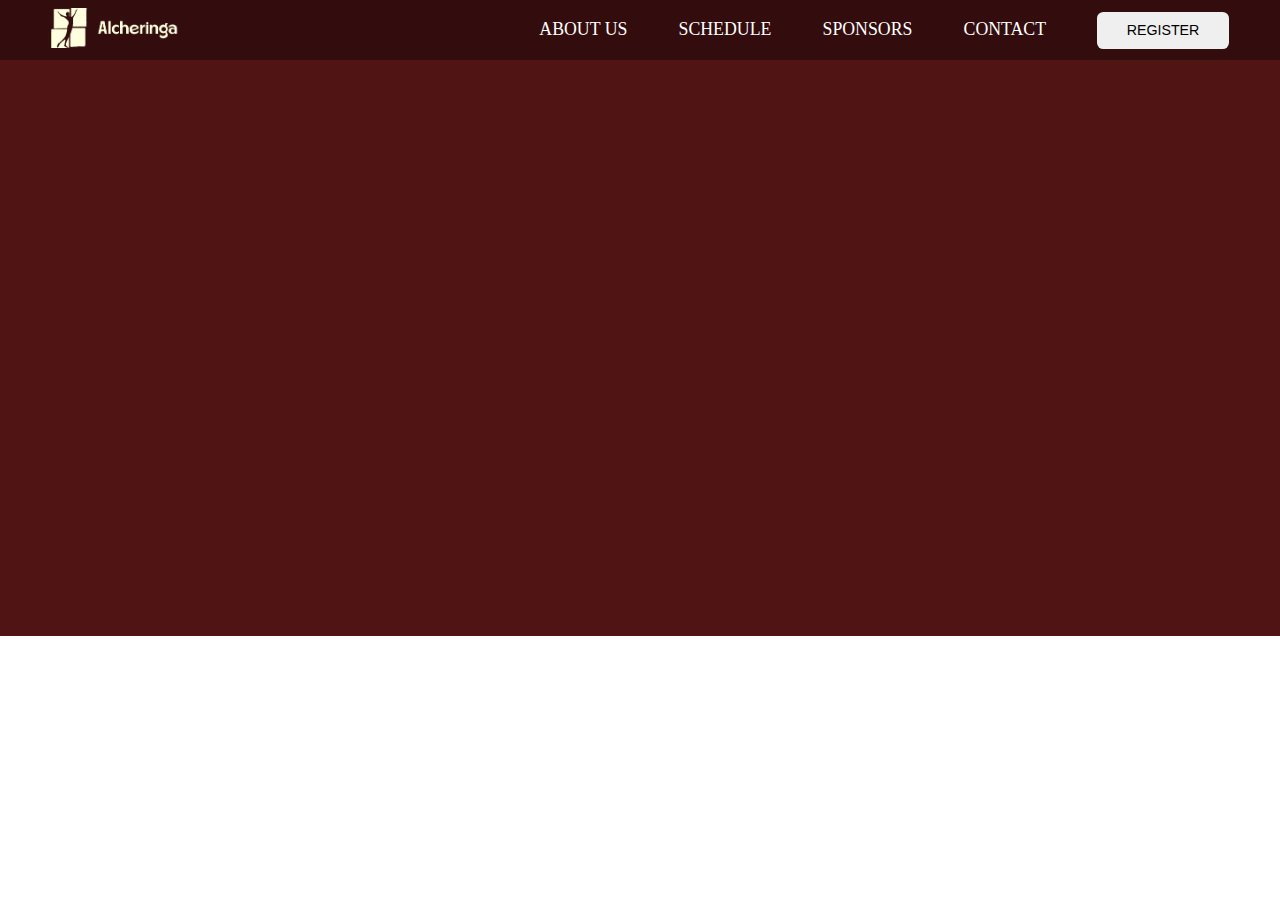
==== CE-portal/compitition.html @ 00023eac "events page added" ====
<!DOCTYPE html>
<html lang="en">
<head>
    <meta charset="UTF-8">
    <meta name="viewport" content="width=device-width, initial-scale=1.0">
    <title>competitions</title>
    <link rel="stylesheet" href="style.css">
</head>
<body>
    <nav>
        <div class="nav-logo">
            <img src="asset/alcher-logo.png" alt="">
        </div>
        <div class="navigators">
            <ul>
                <li>ABOUT US</li>
                <li>SCHEDULE</li>
                <li>SPONSORS</li>
                <li>CONTACT</li>
                <button>REGISTER</button>
            </ul>
        </div>
    </nav>

    <div class="alcheringa-iitg-header">
        <div class="highway-to-alcher-header">
            <div class="highway-to-alcher-inner">
                <img src="asset/header-logo.png" alt="">
            </div>
        </div>
    </div>

    <div class="registeration-city">
        <img src="asset/register-bg.png" alt="">
    </div>

    <div class="cartsdiv">
        
    </div>
</body>
</html>
---- CE-portal/style.css ----
*{
    padding: 0;
    margin: 0;
}
nav{
    background-image: url(asset/navbg.png);
    font-family:'Carltine';
    display: flex;
    height: 4.722vw;
    background: rgb(51, 13, 13) ;
    color: white;
    display: flex;
    align-items: center;
    justify-content: space-between;
    padding-right: 4vw;
    padding-left: 4vw;
}
.nav-logo img{
    height: 3.125vw;
    width: 11.252vw;
}

nav ul{
    display: flex;
    gap: 4vw;
}
nav ul li{
    padding-top: .6vw;
    list-style: none;
    font-size: 1.389vw;
}

nav ul  button{
    border: none;
    width: 10.278vw;
    height: 2.917vw;
    font-size: 1.111vw;
    border-radius: .5vw;
}
/* header */
.alcheringa-iitg-header{
    height: 45vw;
    background: rgb(81, 20, 20);
}

/* para 2 */

.para-2{
    position: relative;
}
.para-2 img{
    width: 100vw;
}

.about-alcher{
    position: absolute;
    width: 40vw;
    height: 30vw;
    top: 7vw;
    transform: rotate(-1.13deg);
    background-image: url("asset/about-alcher-bg.png");
    background-size: cover;
}
#about{
    left: 7.5vw;
}

.about-alcher-inner{
    margin-left: 1vw;
    margin-top: 1.6vw;
    width: 38vw;
    height: 28vw;
    transform: rotate(1.13deg);
    background-image: url(asset/highway-bg.png);
    display: flex;
    flex-direction:column;
    justify-content: center;
    align-items: center;
    gap: 3vw;
}

.about-alcher-inner h2{
    color: #B86234;
    font-style: Bosten;
    font-weight: 400;
    font-size: 2.333vw;
}
.about-alcher-inner p{
    width: 33vw;
    text-align: center;
    color: #330307;
    font-style: Carltine;
    font-weight: 400;
    font-size: 1.189vw;
}

#highway{
    right: 7.5vw;
}
/* city and grid info */

.city-and-event-info{
    margin-top: -5px;
    background-image: url(./asset/para-2-about-alcher-highway.png);
    height: 42vw;
    width: 100vw;
    background-size: contain;
}

.festflow-dropdown{
    padding-top: 7vw;
    padding-left: 7vw;
    display: flex;
    justify-content: space-between;
    align-items: center;
}

.festflow-header{
    font-family: Bosten;
    font-size: 2vw;
    color: #330307;
    font-weight: 400;
}
.festflow-header p{
    font-size: 1.4vw;
    font-family: Carltine;
    color: #330307;
    font-weight: 400;
}

.dropdown-city{
    margin-right: 10vw;
    display: flex;
    justify-content: center;
    position: relative;
    font-size:2vw;
    width: 16vw;
    height: 6vw;
    border: 1.5px solid #B86234;
    border-radius: 1vw;
}

.dropdown-list {
    list-style: none;
    padding: 0;
    margin: 0;
    border-radius: 5px;
    display: none;
    position: absolute;
    width: 100%;
    top: 40px;
    left: 0;
    z-index: 1;
}

.dropdown-list li {
    padding: 10px;
    cursor: pointer;
    color: #333;
    text-align: center;
    background-image: url('asset/trichy.png');
}

.dropdown-list li:hover {
    background-color: none;
    color: white;
}


/* grid */
.grid {
    margin-top: 3vw;
    margin-left: 7vw;
    display: grid;
    grid-template-columns:repeat(4, 25vw);
    text-align: left;
}

.grid div {
    padding: 1vw;
    font-family: "Carltine";
    font-size: 1.6vw;
    font-weight: 600;
    text-align: left;
}
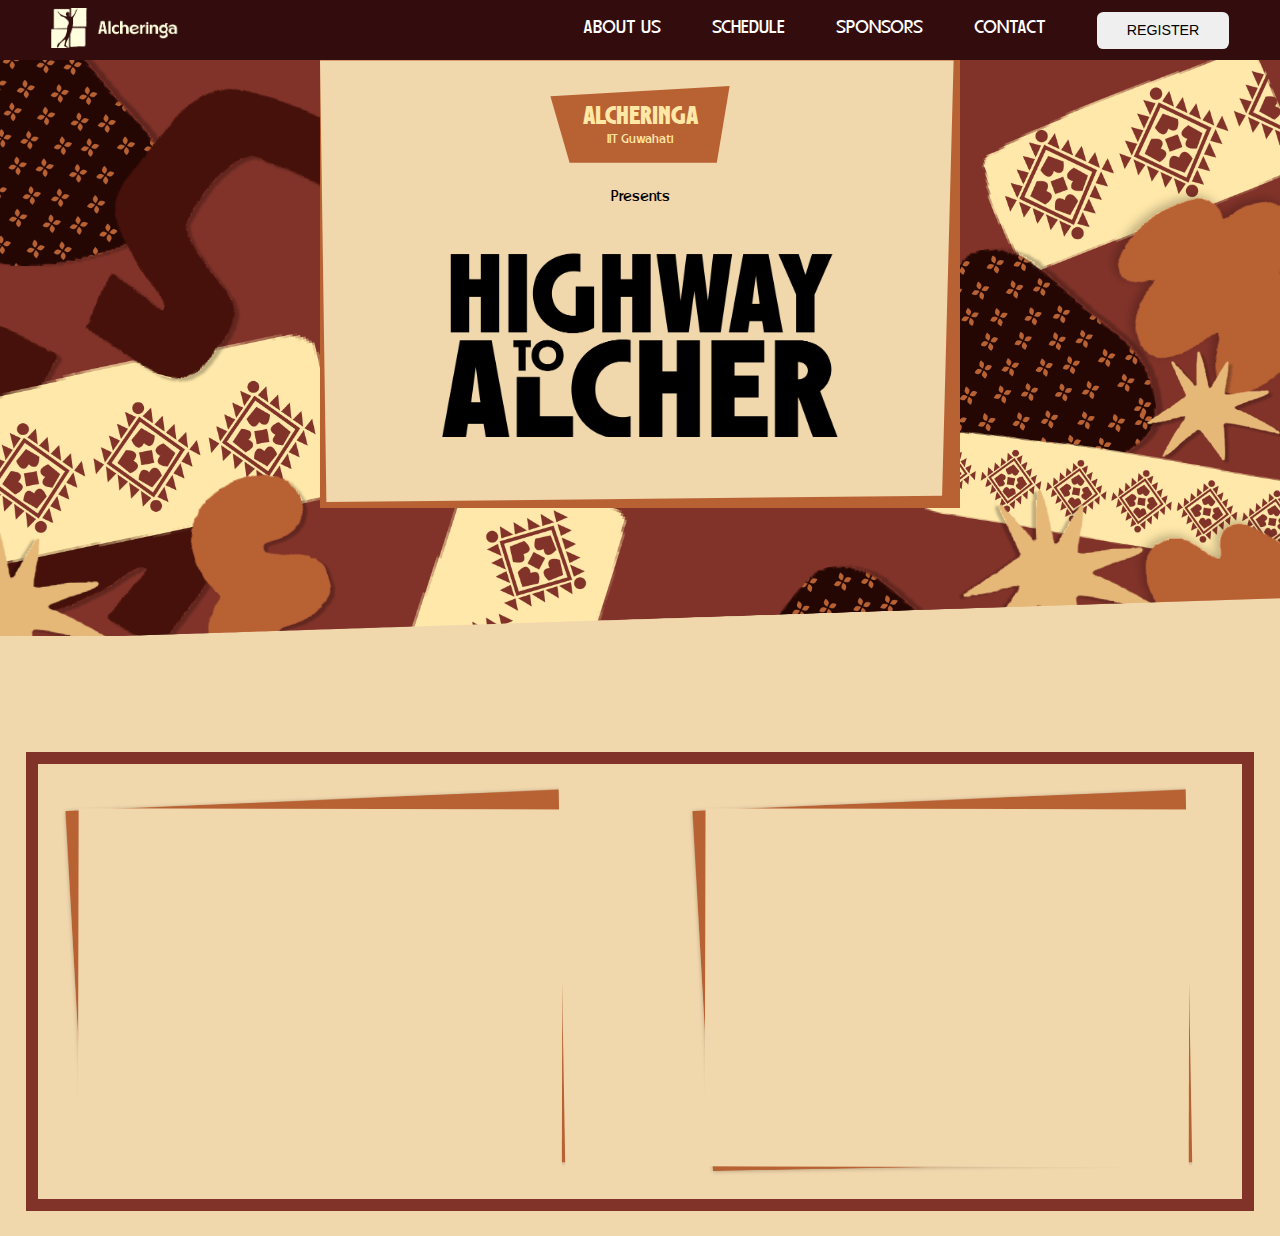
==== commit 0bb78cb4: "thoda bacha ha" ====
--- a/CE-portal/compitition.html
+++ b/CE-portal/compitition.html
@@ -25,16 +25,48 @@
     <div class="alcheringa-iitg-header">
         <div class="highway-to-alcher-header">
             <div class="highway-to-alcher-inner">
-                <img src="asset/header-logo.png" alt="">
+                <!-- <img src="asset/header-logo.png" alt=""> -->
+                <div class="Alcheringa-IITG">
+                    ALCHERINGA<p>
+                        IIT Guwahati
+                    </p>
+                </div>
+
+                <div class="presents">
+                    Presents
+                </div>
+
+                <div class="imgHighway">
+
+                </div>
             </div>
         </div>
     </div>
-
     <div class="registeration-city">
         <img src="asset/register-bg.png" alt="">
     </div>
 
     <div class="cartsdiv">
+
+        <div  class="about-alcher">
+            <div id="ye-wala" class="about-alcher-inner">
+                
+            </div>
+        </div>
+
+        <div id="about" class="about-alcher">
+            <div  class="about-alcher-inner">
+                
+            </div>
+        </div>
+
+        <div id="about" class="about-alcher">
+            <div  class="about-alcher-inner">
+                
+            </div>
+        </div>
+
+        
         
     </div>
 </body>
--- a/CE-portal/style.css
+++ b/CE-portal/style.css
@@ -2,6 +2,21 @@
     padding: 0;
     margin: 0;
 }
+
+@font-face {
+    font-family: 'Carltine'; 
+    src: url('../carltine-font-family/CarltineMedium-MVnzn.ttf');
+}
+
+@font-face {
+    font-family: 'Bosten'; 
+    src: url('../bosten-font-1724738891-0/bostenregular-l3ljd.otf');
+}
+
+@font-face {
+    font-family: 'CarltineBold'; 
+    src: url('../carltine-font-family/CarltineBold-BWxy8.ttf');
+}
 nav{
     background-image: url(asset/navbg.png);
     font-family:'Carltine';
@@ -14,6 +29,7 @@
     justify-content: space-between;
     padding-right: 4vw;
     padding-left: 4vw;
+    z-index: 2;
 }
 .nav-logo img{
     height: 3.125vw;
@@ -41,28 +57,124 @@
 .alcheringa-iitg-header{
     height: 45vw;
     background: rgb(81, 20, 20);
+    background-image: url(asset/hero.png);
+    background-size: cover;
+    display: flex;
+    justify-content: center;
+}
+
+.highway-to-alcher-header
+{
+    background: #B86234;
+    width: 50vw;
+    height: 35vw;
+    display: flex;
+    justify-content: center;
+}
+
+.highway-to-alcher-inner{
+   
+    background: #F1D7AC;
+    width: 50vw;
+    height: 35vw;
+    display: flex;
+    flex-direction: column;
+    align-items: center;
+    position: relative;
+    clip-path: polygon(0 0, 49.5vw 0, 48.6vw 34vw, .5vw 34.5vw);
+}
+
+.Alcheringa-IITG{
+    display: flex;
+    flex-direction: column;
+    align-items: center;
+    justify-content: center;
+    margin-top: 2vw;
+    height: 6vw;
+    width: 14vw;
+    background: #B86234;
+    clip-path: polygon( 0vw 0.8vw, 14vw 0vw, 13vw 6vw, 1.5vw 6vw);
+    font-family: Bosten;
+    font-size: 2vw;
+    color: #FFE7A6;
+}
+.Alcheringa-IITG p{
+    font-size: 1vw;
+    font-family: Carltine;
+    font-weight: 400;
+}
+.presents{
+    margin-top:2vw;
+    font-size: 1.2vw;
+    font-family: Carltine;
+}
+
+.imgHighway{
+    margin-top:2vw;
+    background-image: url(asset/imgHigh.png);
+    width: 31vw;
+    height: 16vw;
+    background-size: cover;
+}
+
+
+
+.highway-to-alcher-inner img{
+    width: 55vw;
+}
+
+
+.highway-to-alcher-inner .alcheringa-logo{
+    margin-top:2vw ;
+}
+
+/* registeration */
+.registeration-city{
+    display: flex;
+    justify-content: center;
+    margin-top: 2vw;
+}
+
+.registeration-city img{
+    margin-top: -5vw;
+    width: 100vw;
+    height: 10vw;
+    /* background-image: url(asset/register-bg.png); */
+    background-size: cover;
+    
 }
 
 /* para 2 */
+body{
+    background-color: #F1D7AC;
+}
+
+.masterdiv{
+    width: 100vw;
+}
+
+
 
 .para-2{
-    position: relative;
-}
-.para-2 img{
-    width: 100vw;
-}
+    text-align: center;
+    width: 90vw;
+    margin-top: -5px;
+    display: flex;
+    gap: 5vw;
+    justify-content: center;
+    background-color: #E9C68C;
+    border: 1vw solid #823329;
+    margin: 2vw;
+    padding: 2vw;
+}
+
 
 .about-alcher{
-    position: absolute;
     width: 40vw;
     height: 30vw;
-    top: 7vw;
-    transform: rotate(-1.13deg);
+    transform: rotate(-1deg);
     background-image: url("asset/about-alcher-bg.png");
     background-size: cover;
-}
-#about{
-    left: 7.5vw;
 }
 
 .about-alcher-inner{
@@ -81,7 +193,7 @@
 
 .about-alcher-inner h2{
     color: #B86234;
-    font-style: Bosten;
+    font-family: 'Bosten';
     font-weight: 400;
     font-size: 2.333vw;
 }
@@ -89,25 +201,25 @@
     width: 33vw;
     text-align: center;
     color: #330307;
-    font-style: Carltine;
+    font-family: 'Carltine';
     font-weight: 400;
     font-size: 1.189vw;
 }
 
-#highway{
-    right: 7.5vw;
-}
+
+
 /* city and grid info */
 
 .city-and-event-info{
     margin-top: -5px;
-    background-image: url(./asset/para-2-about-alcher-highway.png);
-    height: 42vw;
-    width: 100vw;
-    background-size: contain;
+    width: 94vw; 
+    background-color: #E9C68C;
+    border: 1vw solid #823329;
+    margin: 2vw;
 }
 
 .festflow-dropdown{
+    position: relative;
     padding-top: 7vw;
     padding-left: 7vw;
     display: flex;
@@ -116,71 +228,149 @@
 }
 
 .festflow-header{
-    font-family: Bosten;
+    font-family:' Bosten';
     font-size: 2vw;
     color: #330307;
-    font-weight: 400;
+    font-weight: 800;
 }
 .festflow-header p{
     font-size: 1.4vw;
-    font-family: Carltine;
+    font-family: 'Carltine';
     color: #330307;
-    font-weight: 400;
-}
-
-.dropdown-city{
-    margin-right: 10vw;
-    display: flex;
-    justify-content: center;
+    font-weight: 200;
+}
+
+.drop-icon{
+    position: absolute;
+    right: 4.5vw;
+    top: 8.3vw;
+    z-index: 3;
+    cursor: pointer;
+   /* transform: rotate(180deg); */
+}
+.dropdown-city {
+    z-index: 2;
+    font-family: Bosten;
+    color: #FFE7A6;
+    font-size: 2.5vw;
+    width: 15vw;
+    height: 5vw;
+    margin-right: 2vw;
     position: relative;
-    font-size:2vw;
-    width: 16vw;
-    height: 6vw;
-    border: 1.5px solid #B86234;
-    border-radius: 1vw;
+    background: #B86234;
+    border-radius: 1vw 1vw 1vw 1vw;
+}
+
+.dropdown-header {
+    height: 4vw;
+    line-height: 4vw;
+    display: flex;
+    cursor: pointer;
+    justify-content: center;
+    padding-right: 1vw;
+    /* padding-left: 1vw; */
+}
+
+.dropdown-icon{
+    height: 10vw;
+    width: 10vw;
+    background: #000;
 }
 
 .dropdown-list {
-    list-style: none;
-    padding: 0;
-    margin: 0;
-    border-radius: 5px;
-    display: none;
-    position: absolute;
-    width: 100%;
-    top: 40px;
-    left: 0;
-    z-index: 1;
-}
-
+    background: #B86234;
+    list-style-type: none;
+    display: none; 
+    width: 15vw;
+    border-radius: 0vw 0vw 1vw 1vw;
+}
 .dropdown-list li {
-    padding: 10px;
+    display: flex;
+    justify-content: center;
+    font-size: 2.5vw;
+    width: 15vw;
+    height: 5vw;
+    line-height: 5vw;
+    margin-right: 2vw;
+    text-align: left;
     cursor: pointer;
-    color: #333;
-    text-align: center;
-    background-image: url('asset/trichy.png');
-}
-
-.dropdown-list li:hover {
-    background-color: none;
-    color: white;
-}
-
+}
 
 /* grid */
 .grid {
     margin-top: 3vw;
-    margin-left: 7vw;
     display: grid;
-    grid-template-columns:repeat(4, 25vw);
+    grid-template-columns:repeat(4, 24.2vw);
+    
+}
+
+.grid div {
+
+    padding: 1vw;
+    font-size: 1.6vw;
     text-align: left;
 }
 
-.grid div {
-    padding: 1vw;
-    font-family: "Carltine";
-    font-size: 1.6vw;
-    font-weight: 600;
-    text-align: left;
-}
-
+/* second page */
+
+.cartsdiv{
+    display: flex;
+    overflow-y:scroll ;
+    gap: 10vw;
+    margin-top: -1vw;
+    margin: 2vw;
+    padding: 2vw;
+    border: 1vw solid #823329;   
+}
+
+#ye-wala{
+    padding-top: 1vw;
+}
+
+
+@media screen and (max-width: 480px) {
+    body {
+        .para-2{
+            flex-direction: column;
+            align-items: center;
+        }
+        .about-alcher{
+            width: 80vw;
+            height: 70vw;
+        }
+        .about-alcher-inner{
+            width: 78vw;
+            height: 68vw;
+        }
+
+        .about-alcher-inner h2{
+            font-size: 6vw;
+        }
+        .about-alcher-inner p{
+            font-size: 3vw;
+            width: 70vw;   
+        }
+
+        .festflow-header{
+            font-size: 4vw;
+        }
+        .festflow-header p{
+            font-size: 3vw;
+        }
+
+        .grid {
+            margin-top: 3vw;
+            margin-bottom: 2vw;
+            left: 3vw;
+            display: grid;
+            grid-template-columns:repeat(2,50vw);
+            text-align: center;
+        }
+        
+        .grid div {
+            padding: 1vw;
+            font-size: 2.6vw;
+            text-align: left;
+        }
+    }
+}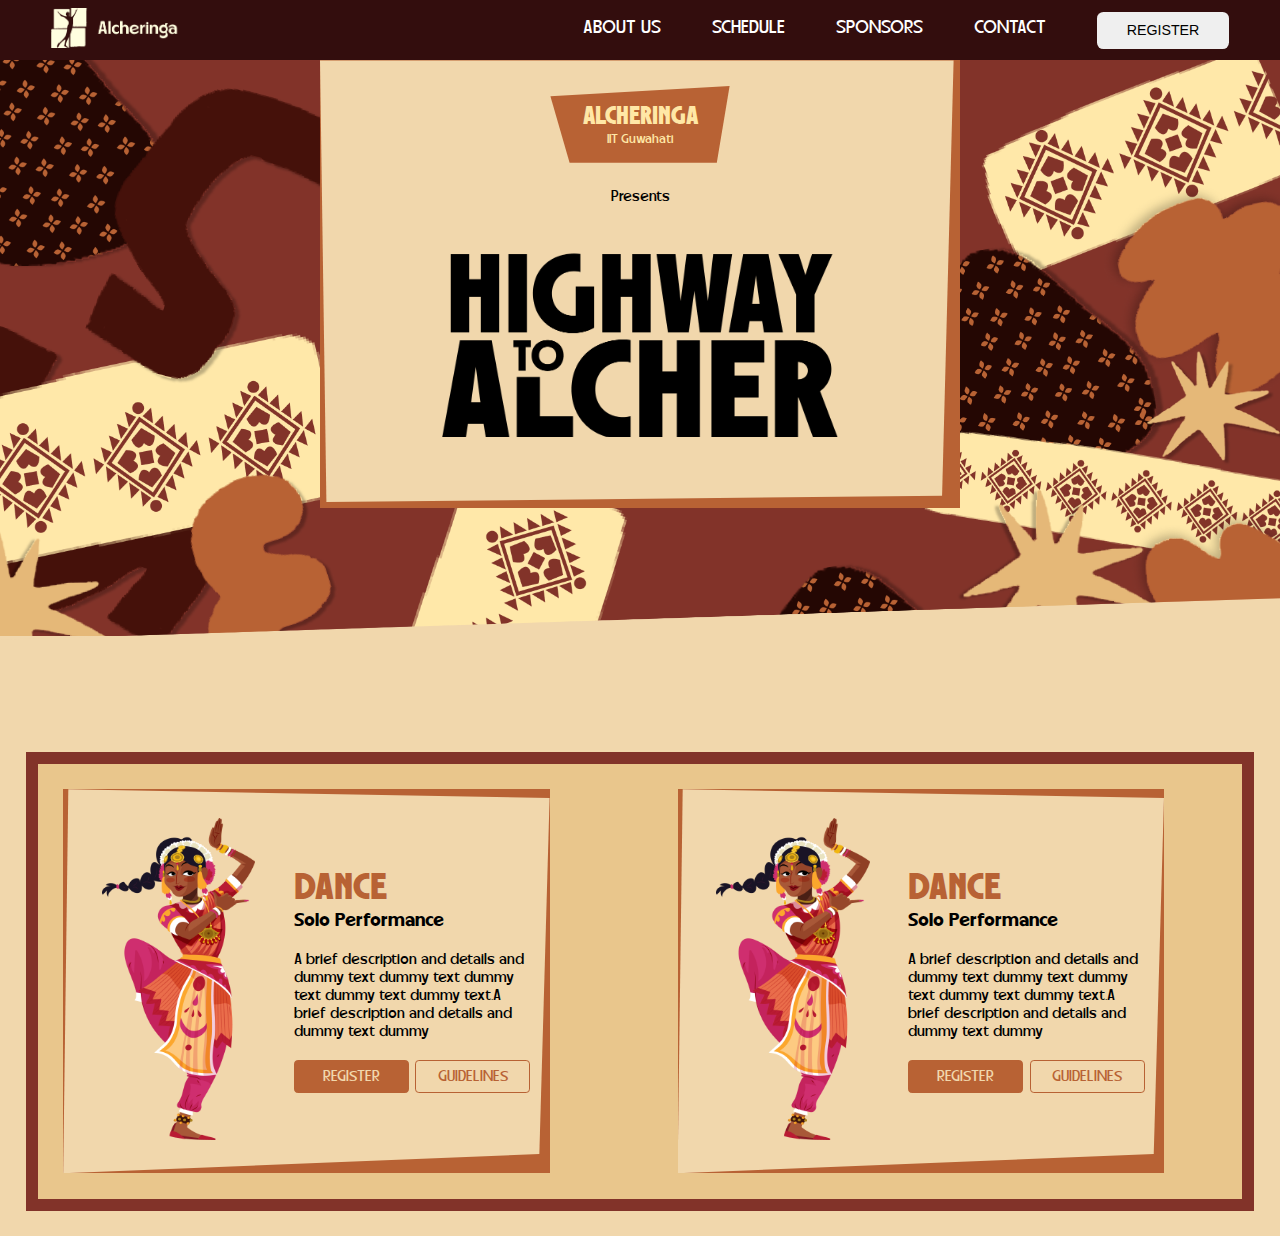
==== commit 36d59bdd: "hemburger and carts done" ====
--- a/CE-portal/compitition.html
+++ b/CE-portal/compitition.html
@@ -13,11 +13,21 @@
         </div>
         <div class="navigators">
             <ul>
+                <li class="hideOnMobile">ABOUT US</li>
+                <li class="hideOnMobile">SCHEDULE</li>
+                <li class="hideOnMobile">SPONSORS</li>
+                <li class="hideOnMobile">CONTACT</li>
+                <button class="hideOnMobile">REGISTER</button>
+                <li class="menuBtn" onclick=showSidebar()><svg xmlns="http://www.w3.org/2000/svg" height="5vw" viewBox="0 -960 960 960" width="5vw" fill="#5f6368"><path d="M120-240v-80h720v80H120Zm0-200v-80h720v80H120Zm0-200v-80h720v80H120Z"/></svg></li>
+            </ul>
+
+            <ul class="hamburger">
+                <li class="closeBtn" onclick="hideSidebar()"><svg xmlns="http://www.w3.org/2000/svg" height="8vw" viewBox="0 -960 960 960" width="8vw" fill="#5f6368"><path d="m256-200-56-56 224-224-224-224 56-56 224 224 224-224 56 56-224 224 224 224-56 56-224-224-224 224Z"/></svg></li>
                 <li>ABOUT US</li>
                 <li>SCHEDULE</li>
                 <li>SPONSORS</li>
                 <li>CONTACT</li>
-                <button>REGISTER</button>
+                <li><button>REGISTER</button></li>
             </ul>
         </div>
     </nav>
@@ -48,26 +58,66 @@
 
     <div class="cartsdiv">
 
-        <div  class="about-alcher">
-            <div id="ye-wala" class="about-alcher-inner">
-                
+        <div  class="cart">
+            <div id="ye-wala" class="about-cart">
+                <div class="img-of-women">
+                    <img src="asset/women.png" alt="">
+                </div>
+
+                <div class="cart-content">
+                        <div class="cart-header">
+                            Dance
+                            <p>Solo Performance</p>
+                        </div>
+
+                        <div class="content-of-cart">
+                            A brief description and details and dummy text dummy text dummy text dummy text dummy text.A brief description and details and dummy text dummy 
+                        </div>
+
+                        <div class="cart-buttons">
+                            <button class="cart-register">
+                                REGISTER
+                            </button>
+
+                            <button class="cart-GUIDELINES">
+                                GUIDELINES
+                            </button>
+                        </div>
+                </div>
             </div>
-        </div>
+        </div>      
+        
+        <div  class="cart">
+            <div id="ye-wala" class="about-cart">
+                <div class="img-of-women">
+                    <img src="asset/women.png" alt="">
+                </div>
 
-        <div id="about" class="about-alcher">
-            <div  class="about-alcher-inner">
-                
+                <div class="cart-content">
+                        <div class="cart-header">
+                            Dance
+                            <p>Solo Performance</p>
+                        </div>
+
+                        <div class="content-of-cart">
+                            A brief description and details and dummy text dummy text dummy text dummy text dummy text.A brief description and details and dummy text dummy 
+                        </div>
+
+                        <div class="cart-buttons">
+                            <button class="cart-register">
+                                REGISTER
+                            </button>
+
+                            <button class="cart-GUIDELINES">
+                                GUIDELINES
+                            </button>
+                        </div>
+                </div>
             </div>
-        </div>
+        </div>  
+    </div>
 
-        <div id="about" class="about-alcher">
-            <div  class="about-alcher-inner">
-                
-            </div>
-        </div>
 
-        
-        
-    </div>
+    <script src="script.js"></script>
 </body>
 </html>--- a/CE-portal/style.css
+++ b/CE-portal/style.css
@@ -44,6 +44,9 @@
     padding-top: .6vw;
     list-style: none;
     font-size: 1.389vw;
+}
+nav ul li:hover{
+    cursor: pointer;
 }
 
 nav ul  button{
@@ -52,7 +55,36 @@
     height: 2.917vw;
     font-size: 1.111vw;
     border-radius: .5vw;
-}
+    cursor: pointer;
+}
+
+.menuBtn{
+    display: none;
+}
+
+/* hamburger */
+.hamburger{
+    padding-bottom: 2vw;
+    position: fixed;
+    top: 0;
+    right: 0;
+    width: 100vw;
+    min-height:100vh ;
+    z-index: 999;
+    backdrop-filter: blur(10px);
+    box-shadow: -10px 0 10px  rgba(0,0,0,0.1);
+    display: none;
+    flex-direction: column;
+    padding-top: 8vw;
+    justify-content: last baseline;
+    align-items: center;
+}
+
+.hamburger li, .hamburger li button{
+    font-size: 5vw;
+}
+
+
 /* header */
 .alcheringa-iitg-header{
     height: 45vw;
@@ -317,19 +349,123 @@
     display: flex;
     overflow-y:scroll ;
     gap: 10vw;
+    background: #E9C68C;
     margin-top: -1vw;
     margin: 2vw;
     padding: 2vw;
     border: 1vw solid #823329;   
 }
 
-#ye-wala{
-    padding-top: 1vw;
-}
+.cart{
+    width: 38vw;
+    height: 30vw;
+    background: #B86234;
+    background-size: cover;
+}
+
+
+.about-cart{
+    width: 40vw;
+    height: 30vw;
+    clip-path: polygon(1% 0, 95% 2.3%, 93% 95%, 0 100%) ;
+    background: #F1D7AC;
+    display: flex;
+    justify-content: center;
+    align-items: center;
+    /* gap: 3vw; */
+}
+
+.img-of-women{
+    width: 40%;
+}
+
+.img-of-women img{
+    margin-left: 1vw;
+    width: 12vw;
+}
+
+.cart-content{
+    width: 50%;
+    height: 60%; 
+}
+
+.cart-header{
+    font-family: Bosten;
+    color: #B86234;
+    font-size: 3vw;
+}
+
+.cart-header p{
+    font-size: 1.5vw;
+    color: black;
+    font-family: CarltineBold;
+}
+
+.content-of-cart{
+    margin-top: 1.5vw;
+    width: 90%;
+    font-size: 1.2vw;
+    color: black;
+    font-family: Carltine;
+}
+
+.cart-buttons{
+    margin-top: 1.5vw;
+    display: flex;
+    gap: .5vw;
+}
+
+.cart-register{
+    font-size: 1.2vw;
+    font-family: Carltine;
+    background-color: #B86234;
+    border:none;
+    padding: .5vw;
+    width: 45%;
+    border-radius: .3vw;
+    color: #F1D7AC;
+    border: .1vw solid #B86234;
+}
+
+.cart-GUIDELINES{
+    font-size: 1.2vw;
+    font-family: Carltine;
+    background-color: #F1D7AC;
+    border:none;
+    padding: .5vw;
+    width: 45%;
+    border-radius: .3vw;
+    color: #B86234;
+    border: .1vw solid #B86234;
+}
+
+
+
 
 
 @media screen and (max-width: 480px) {
     body {
+        /* responsive nav */
+        .hideOnMobile{
+            display: none;
+        }
+
+        .menuBtn{
+            display: block;
+            margin-bottom: 1vw;
+            cursor: pointer;
+        }
+        .closeBtn{
+            cursor: pointer;
+        }
+
+        .hamburger li button{
+            width: fit-content;
+            height: fit-content;
+            padding:2vw;
+            border-radius:1.5vw ;
+        }
+        /* para */
         .para-2{
             flex-direction: column;
             align-items: center;
@@ -363,7 +499,7 @@
             margin-bottom: 2vw;
             left: 3vw;
             display: grid;
-            grid-template-columns:repeat(2,50vw);
+            grid-template-columns:repeat(2,48vw);
             text-align: center;
         }
         
@@ -372,5 +508,71 @@
             font-size: 2.6vw;
             text-align: left;
         }
+
+        /* second page */
+        .cartsdiv{
+            display: flex;
+            flex-direction: column;
+            align-items: center; 
+            gap: 2.5vw; 
+        }
+        .cart{
+            margin-top: 2vw;
+            width: 80vw;
+            height:50vw ;
+        }
+
+        .about-cart{
+            width: 80vw;
+            height:50vw ;
+            /* background: #000; */
+            clip-path: polygon(2% 0, 100% 3.3%, 96% 95%, 0 100%) ;
+        }
+
+        .img-of-women img{
+            margin-left: 1vw;
+            width: 20vw;
+        }
+
+        .cart-content{
+            width: 50%;
+            height: 70%; 
+        }
+        
+        .cart-header{
+            font-size: 6vw;
+        }
+        
+        .cart-header p{
+            font-size: 3vw;
+        }
+        
+        .content-of-cart{
+            margin-top: 2.4vw;
+            width: 90%;
+            font-size: 2.4vw;
+        }
+        
+        .cart-buttons{
+            margin-top: 2.4vw;
+            display: flex;
+            gap: .5vw;
+        }
+        
+        .cart-register{
+            font-size: 2.4vw;
+            padding: .5vw;
+            width: 45%;
+            border-radius: .3vw;
+            border: .1vw solid #B86234;
+        }
+        
+        .cart-GUIDELINES{
+            font-size: 2.4vw;
+            padding: .5vw;
+            width: 45%;
+            border-radius: .3vw;
+            border: .1vw solid #B86234;
+        }
     }
 }